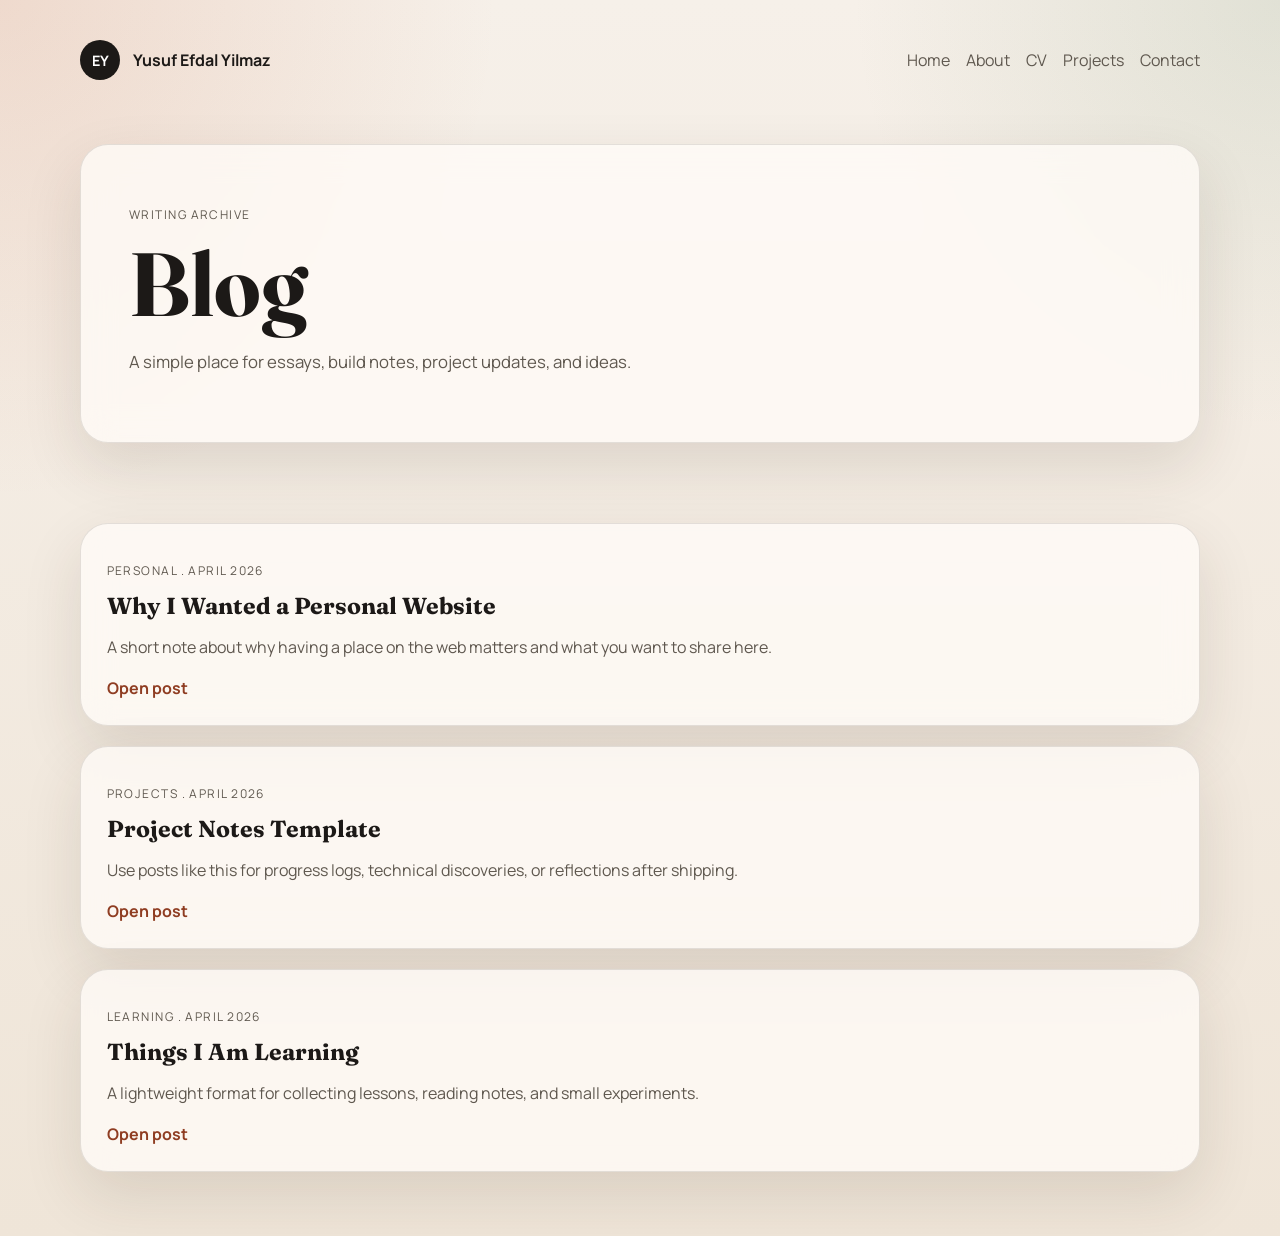
==== blog/index.html @ 8969c826 "initial update" ====
<!DOCTYPE html>
<html lang="en">
  <head>
    <meta charset="UTF-8" />
    <meta name="viewport" content="width=device-width, initial-scale=1.0" />
    <title>Blog</title>
    <meta
      name="description"
      content="Simple blog archive for a personal website."
    />
    <link rel="preconnect" href="https://fonts.googleapis.com" />
    <link rel="preconnect" href="https://fonts.gstatic.com" crossorigin />
    <link
      href="https://fonts.googleapis.com/css2?family=Fraunces:wght@500;600;700&family=Manrope:wght@400;500;600;700&display=swap"
      rel="stylesheet"
    />
    <link rel="stylesheet" href="../styles.css" />
  </head>
  <body data-page="blog">
    <div class="page-shell">
      <header class="site-header">
        <a class="brand" href="../">
          <span class="brand-mark">EY</span>
          <span class="brand-text" id="brand-text"></span>
        </a>
        <nav class="site-nav" aria-label="Primary">
          <a href="../">Home</a>
          <a href="../#about">About</a>
          <a href="../#cv">CV</a>
          <a href="../#projects">Projects</a>
          <a href="../#contact">Contact</a>
        </nav>
      </header>

      <main>
        <section class="hero hero-compact">
          <div class="hero-copy">
            <p class="eyebrow">Writing archive</p>
            <h1>Blog</h1>
            <p class="hero-text">
              A simple place for essays, build notes, project updates, and ideas.
            </p>
          </div>
        </section>

        <section class="section">
          <div class="blog-stack" id="blog-archive"></div>
        </section>
      </main>
    </div>

    <script src="../data/site-data.js"></script>
    <script src="../script.js"></script>
  </body>
</html>
---- styles.css ----
:root {
  --bg: #f4efe7;
  --surface: rgba(255, 252, 248, 0.78);
  --surface-strong: #fffaf3;
  --ink: #1c1917;
  --muted: #5f584f;
  --line: rgba(74, 63, 50, 0.14);
  --accent: #c8663d;
  --accent-deep: #8f3d22;
  --shadow: 0 24px 60px rgba(60, 42, 22, 0.12);
  --radius-lg: 28px;
  --radius-md: 18px;
  --radius-sm: 999px;
  --content-width: 1120px;
}

* {
  box-sizing: border-box;
}

html {
  scroll-behavior: smooth;
}

body {
  margin: 0;
  font-family: "Manrope", sans-serif;
  color: var(--ink);
  background:
    radial-gradient(circle at top left, rgba(200, 102, 61, 0.16), transparent 28%),
    radial-gradient(circle at top right, rgba(129, 157, 124, 0.18), transparent 24%),
    linear-gradient(180deg, #f6f0e9 0%, #efe5d8 100%);
}

a {
  color: inherit;
  text-decoration: none;
}

.page-shell {
  width: min(calc(100% - 2rem), var(--content-width));
  margin: 0 auto;
  padding: 1.5rem 0 4rem;
}

.site-header {
  display: flex;
  align-items: center;
  justify-content: space-between;
  gap: 1rem;
  padding: 1rem 0 2rem;
}

.brand {
  display: inline-flex;
  align-items: center;
  gap: 0.8rem;
  font-weight: 700;
}

.brand-mark {
  display: inline-grid;
  place-items: center;
  width: 2.5rem;
  height: 2.5rem;
  border-radius: 50%;
  background: var(--ink);
  color: #fff;
  font-size: 0.9rem;
}

.site-nav {
  display: flex;
  flex-wrap: wrap;
  gap: 1rem;
  color: var(--muted);
}

.hero {
  display: grid;
  grid-template-columns: 1.5fr 1fr;
  gap: 1.5rem;
  align-items: stretch;
  padding: 2rem 0 1rem;
}

.hero-compact {
  grid-template-columns: 1fr;
}

.hero-copy,
.hero-card,
.panel,
.card {
  border: 1px solid var(--line);
  background: var(--surface);
  backdrop-filter: blur(16px);
  box-shadow: var(--shadow);
  border-radius: var(--radius-lg);
}

.hero-copy {
  padding: 3rem;
}

.hero-card {
  padding: 2rem;
}

.eyebrow,
.card-meta,
.timeline-period,
.card-label {
  text-transform: uppercase;
  letter-spacing: 0.12em;
  font-size: 0.75rem;
  color: var(--muted);
}

h1,
h2,
h3 {
  font-family: "Fraunces", serif;
  line-height: 1.05;
  margin: 0;
}

h1 {
  font-size: clamp(2.8rem, 7vw, 5.6rem);
  margin-top: 0.75rem;
  max-width: 10ch;
}

h2 {
  font-size: clamp(2rem, 4vw, 3.2rem);
}

h3 {
  font-size: 1.45rem;
}

p {
  line-height: 1.7;
  color: var(--muted);
}

.hero-text {
  max-width: 60ch;
  font-size: 1.05rem;
}

.hero-actions {
  display: flex;
  flex-wrap: wrap;
  gap: 0.8rem;
  margin-top: 2rem;
}

.button {
  display: inline-flex;
  align-items: center;
  justify-content: center;
  min-height: 3rem;
  padding: 0 1.2rem;
  border-radius: var(--radius-sm);
  font-weight: 700;
}

.button-primary {
  background: var(--accent);
  color: #fffaf4;
}

.button-secondary {
  border: 1px solid var(--line);
  background: rgba(255, 255, 255, 0.55);
}

.focus-list,
.timeline {
  display: grid;
  gap: 1rem;
  padding: 0;
  margin: 1rem 0 0;
  list-style: none;
}

.section {
  padding-top: 4rem;
}

.cv-actions {
  margin-bottom: 1.25rem;
}

.section-heading {
  margin-bottom: 1.5rem;
}

.about-grid,
.cv-grid,
.contact-grid {
  display: grid;
  grid-template-columns: repeat(2, minmax(0, 1fr));
  gap: 1.25rem;
}

.panel {
  padding: 1.6rem;
}

.timeline-item + .timeline-item {
  padding-top: 1rem;
  border-top: 1px solid var(--line);
}

.card-grid,
.cv-stack,
.blog-stack,
.contact-links {
  display: grid;
  gap: 1.25rem;
}

.card-grid {
  grid-template-columns: repeat(3, minmax(0, 1fr));
}

.card {
  padding: 1.6rem;
}

.tag-list {
  display: flex;
  flex-wrap: wrap;
  gap: 0.5rem;
  margin: 1rem 0 1.25rem;
}

.tag {
  padding: 0.35rem 0.7rem;
  border-radius: var(--radius-sm);
  background: rgba(200, 102, 61, 0.1);
  color: var(--accent-deep);
  font-size: 0.9rem;
  font-weight: 600;
}

.text-link {
  color: var(--accent-deep);
  font-weight: 700;
}

.section-footer {
  margin-top: 1rem;
}

.contact-link {
  display: grid;
  gap: 0.35rem;
}

.contact-label {
  text-transform: uppercase;
  letter-spacing: 0.12em;
  font-size: 0.72rem;
  color: var(--muted);
}

.contact-value {
  font-weight: 700;
  color: var(--ink);
}

.cv-block h3 {
  margin-bottom: 1.1rem;
}

.cv-entry + .cv-entry {
  margin-top: 1.5rem;
  padding-top: 1.5rem;
  border-top: 1px solid var(--line);
}

.cv-entry-header {
  display: flex;
  justify-content: space-between;
  gap: 1rem;
  align-items: flex-start;
}

.cv-entry h4 {
  margin: 0;
  font-family: "Fraunces", serif;
  font-size: 1.2rem;
}

.cv-subtitle,
.cv-note,
.cv-meta {
  color: var(--muted);
}

.cv-subtitle,
.cv-note {
  margin: 0.35rem 0 0;
}

.cv-meta {
  display: grid;
  gap: 0.2rem;
  text-align: right;
  font-size: 0.95rem;
  flex-shrink: 0;
}

.bullet-list {
  margin: 1rem 0 0;
  padding-left: 1.2rem;
  color: var(--muted);
}

.bullet-list li + li {
  margin-top: 0.6rem;
}

@media (max-width: 920px) {
  .hero,
  .about-grid,
  .cv-grid,
  .contact-grid,
  .card-grid {
    grid-template-columns: 1fr;
  }

  .cv-entry-header {
    flex-direction: column;
  }

  .cv-meta {
    text-align: left;
  }

  .hero-copy {
    padding: 2.2rem;
  }

  .site-header {
    flex-direction: column;
    align-items: flex-start;
  }
}

@media (max-width: 600px) {
  .page-shell {
    width: min(calc(100% - 1.2rem), var(--content-width));
  }

  .hero-copy,
  .hero-card,
  .panel,
  .card {
    border-radius: 22px;
  }

  h1 {
    max-width: 100%;
  }
}
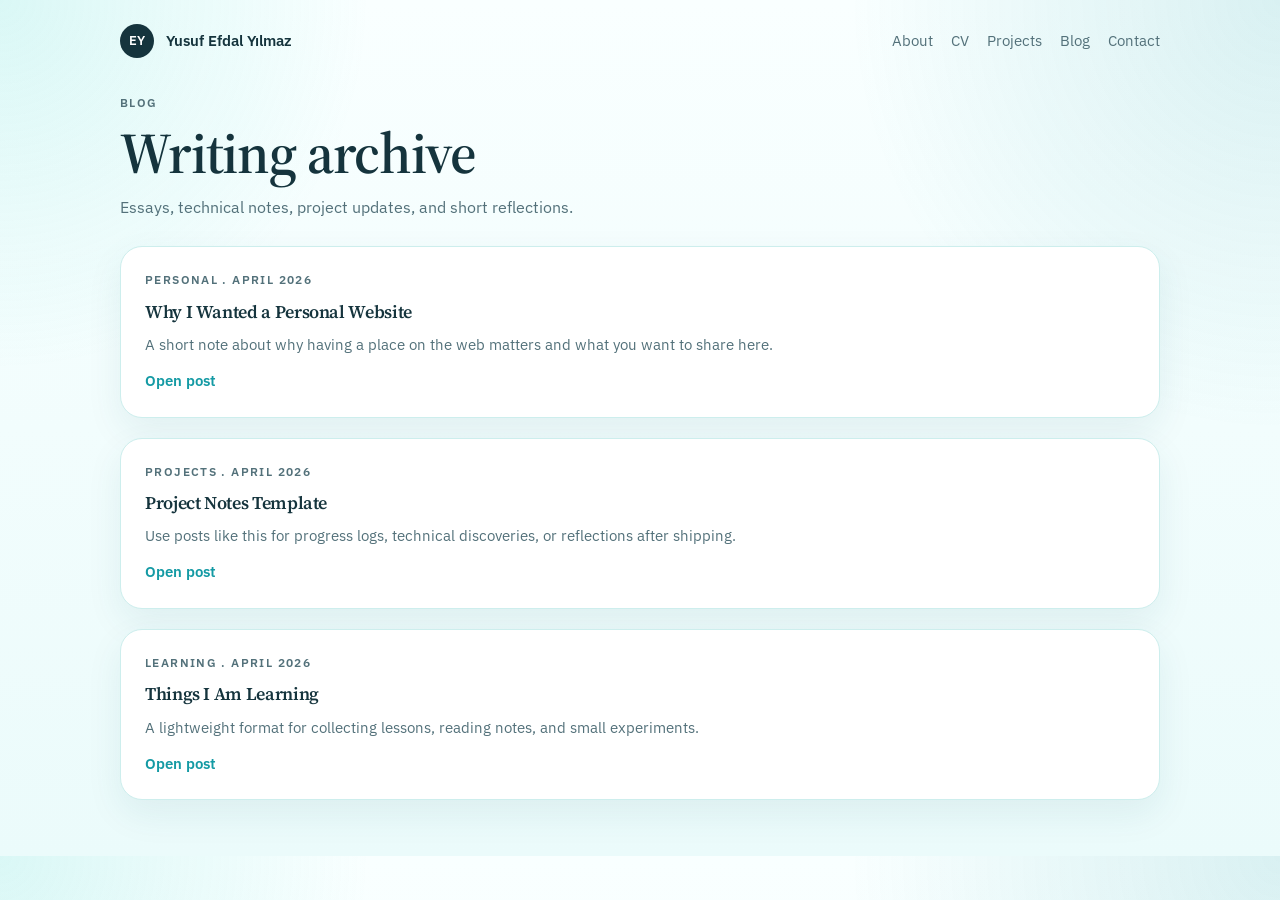
==== commit d694350f: "seo-update" ====
--- a/blog/index.html
+++ b/blog/index.html
@@ -3,15 +3,17 @@
   <head>
     <meta charset="UTF-8" />
     <meta name="viewport" content="width=device-width, initial-scale=1.0" />
-    <title>Blog</title>
+    <title>Blog | Yusuf Efdal Yılmaz</title>
     <meta
       name="description"
-      content="Simple blog archive for a personal website."
+      content="Blog archive of Yusuf Efdal Yılmaz with essays, project notes, technical writing, and reflections."
     />
+    <link rel="canonical" href="https://www.efdalyilmaz.com/blog/" />
+    <meta name="robots" content="index,follow" />
     <link rel="preconnect" href="https://fonts.googleapis.com" />
     <link rel="preconnect" href="https://fonts.gstatic.com" crossorigin />
     <link
-      href="https://fonts.googleapis.com/css2?family=Fraunces:wght@500;600;700&family=Manrope:wght@400;500;600;700&display=swap"
+      href="https://fonts.googleapis.com/css2?family=IBM+Plex+Sans:wght@400;500;600;700&family=Source+Serif+4:wght@500;600;700&display=swap"
       rel="stylesheet"
     />
     <link rel="stylesheet" href="../styles.css" />
@@ -19,33 +21,29 @@
   <body data-page="blog">
     <div class="page-shell">
       <header class="site-header">
-        <a class="brand" href="../">
+        <a class="brand" href="/">
           <span class="brand-mark">EY</span>
           <span class="brand-text" id="brand-text"></span>
         </a>
         <nav class="site-nav" aria-label="Primary">
-          <a href="../">Home</a>
-          <a href="../#about">About</a>
-          <a href="../#cv">CV</a>
-          <a href="../#projects">Projects</a>
-          <a href="../#contact">Contact</a>
+          <a href="/about.html">About</a>
+          <a href="/cv.html">CV</a>
+          <a href="/projects.html">Projects</a>
+          <a href="/blog/">Blog</a>
+          <a href="/contact.html">Contact</a>
         </nav>
       </header>
 
-      <main>
-        <section class="hero hero-compact">
-          <div class="hero-copy">
-            <p class="eyebrow">Writing archive</p>
-            <h1>Blog</h1>
-            <p class="hero-text">
-              A simple place for essays, build notes, project updates, and ideas.
-            </p>
-          </div>
+      <main class="content-page">
+        <section class="page-intro">
+          <p class="eyebrow">Blog</p>
+          <h1>Writing archive</h1>
+          <p class="page-summary">
+            Essays, technical notes, project updates, and short reflections.
+          </p>
         </section>
 
-        <section class="section">
-          <div class="blog-stack" id="blog-archive"></div>
-        </section>
+        <section class="page-stack" id="blog-archive"></section>
       </main>
     </div>
 
--- a/styles.css
+++ b/styles.css
@@ -1,17 +1,17 @@
 :root {
-  --bg: #f4efe7;
-  --surface: rgba(255, 252, 248, 0.78);
-  --surface-strong: #fffaf3;
-  --ink: #1c1917;
-  --muted: #5f584f;
-  --line: rgba(74, 63, 50, 0.14);
-  --accent: #c8663d;
-  --accent-deep: #8f3d22;
-  --shadow: 0 24px 60px rgba(60, 42, 22, 0.12);
-  --radius-lg: 28px;
-  --radius-md: 18px;
+  --bg: #eefcfb;
+  --surface: #ffffff;
+  --surface-alt: #f2fffd;
+  --ink: #15343d;
+  --muted: #53717a;
+  --line: #cdeeed;
+  --accent: #149aa4;
+  --accent-soft: #e7fbfb;
+  --shadow: 0 14px 36px rgba(20, 88, 98, 0.08);
+  --radius-lg: 22px;
+  --radius-md: 16px;
   --radius-sm: 999px;
-  --content-width: 1120px;
+  --content-width: 1040px;
 }
 
 * {
@@ -24,12 +24,14 @@
 
 body {
   margin: 0;
-  font-family: "Manrope", sans-serif;
+  background:
+    radial-gradient(circle at top left, rgba(76, 214, 204, 0.18), transparent 24%),
+    radial-gradient(circle at top right, rgba(20, 154, 164, 0.14), transparent 28%),
+    linear-gradient(180deg, #f9ffff 0%, #ebfbfb 100%);
   color: var(--ink);
-  background:
-    radial-gradient(circle at top left, rgba(200, 102, 61, 0.16), transparent 28%),
-    radial-gradient(circle at top right, rgba(129, 157, 124, 0.18), transparent 24%),
-    linear-gradient(180deg, #f6f0e9 0%, #efe5d8 100%);
+  font-family: "IBM Plex Sans", sans-serif;
+  font-size: 15px;
+  line-height: 1.6;
 }
 
 a {
@@ -37,333 +39,312 @@
   text-decoration: none;
 }
 
+p {
+  margin: 0;
+  color: var(--muted);
+}
+
+h1,
+h2,
+h3 {
+  margin: 0;
+  font-family: "Source Serif 4", serif;
+  font-weight: 600;
+  letter-spacing: -0.02em;
+  line-height: 1.08;
+}
+
+h1 {
+  font-size: clamp(2.4rem, 4.5vw, 4rem);
+}
+
+h2 {
+  font-size: clamp(1.5rem, 2.5vw, 2rem);
+}
+
+h3 {
+  font-size: 1.12rem;
+}
+
 .page-shell {
-  width: min(calc(100% - 2rem), var(--content-width));
+  width: min(calc(100% - 40px), var(--content-width));
   margin: 0 auto;
-  padding: 1.5rem 0 4rem;
+  padding: 24px 0 56px;
 }
 
 .site-header {
   display: flex;
   align-items: center;
   justify-content: space-between;
-  gap: 1rem;
-  padding: 1rem 0 2rem;
+  gap: 20px;
+  padding-bottom: 28px;
 }
 
 .brand {
   display: inline-flex;
   align-items: center;
-  gap: 0.8rem;
-  font-weight: 700;
+  gap: 12px;
+  font-size: 0.94rem;
+  font-weight: 600;
 }
 
 .brand-mark {
   display: inline-grid;
   place-items: center;
-  width: 2.5rem;
-  height: 2.5rem;
+  width: 34px;
+  height: 34px;
   border-radius: 50%;
   background: var(--ink);
   color: #fff;
-  font-size: 0.9rem;
+  font-size: 0.8rem;
 }
 
 .site-nav {
   display: flex;
   flex-wrap: wrap;
-  gap: 1rem;
-  color: var(--muted);
-}
-
-.hero {
-  display: grid;
-  grid-template-columns: 1.5fr 1fr;
-  gap: 1.5rem;
-  align-items: stretch;
-  padding: 2rem 0 1rem;
-}
-
-.hero-compact {
-  grid-template-columns: 1fr;
-}
-
-.hero-copy,
-.hero-card,
+  gap: 18px;
+  font-size: 0.92rem;
+  color: var(--muted);
+}
+
+.site-nav a:hover,
+.text-link:hover {
+  color: var(--accent);
+}
+
+.landing-main,
+.content-page,
+.page-stack,
+.contact-links,
+.timeline {
+  display: grid;
+  gap: 20px;
+}
+
+.landing-hero,
+.landing-card,
 .panel,
 .card {
+  background: var(--surface);
   border: 1px solid var(--line);
-  background: var(--surface);
-  backdrop-filter: blur(16px);
+  border-radius: var(--radius-lg);
   box-shadow: var(--shadow);
-  border-radius: var(--radius-lg);
-}
-
-.hero-copy {
-  padding: 3rem;
-}
-
-.hero-card {
-  padding: 2rem;
+}
+
+.landing-hero {
+  padding: 44px;
+}
+
+.landing-summary,
+.page-summary {
+  max-width: 58ch;
+  font-size: 1rem;
+}
+
+.seo-name-variant {
+  margin-top: 10px;
+  font-size: 0.84rem;
+  color: var(--muted);
+}
+
+.hero-actions {
+  display: flex;
+  flex-wrap: wrap;
+  gap: 10px;
+  margin-top: 22px;
+}
+
+.landing-grid,
+.content-grid,
+.card-grid {
+  display: grid;
+  gap: 20px;
+}
+
+.landing-grid {
+  grid-template-columns: repeat(2, minmax(0, 1fr));
+}
+
+.content-grid {
+  grid-template-columns: repeat(2, minmax(0, 1fr));
+}
+
+.card-grid {
+  grid-template-columns: repeat(2, minmax(0, 1fr));
+}
+
+.card-grid-wide {
+  grid-template-columns: repeat(2, minmax(0, 1fr));
+}
+
+.landing-card,
+.panel,
+.card {
+  padding: 24px;
+}
+
+.landing-card {
+  transition: transform 160ms ease, border-color 160ms ease;
+}
+
+.landing-card:hover {
+  transform: translateY(-2px);
+  border-color: #9ddfdd;
+}
+
+.page-intro {
+  display: grid;
+  gap: 10px;
+  padding: 8px 0 6px;
 }
 
 .eyebrow,
 .card-meta,
 .timeline-period,
-.card-label {
+.contact-label {
+  font-size: 0.72rem;
+  font-weight: 600;
+  letter-spacing: 0.12em;
   text-transform: uppercase;
-  letter-spacing: 0.12em;
-  font-size: 0.75rem;
-  color: var(--muted);
-}
-
-h1,
-h2,
-h3 {
-  font-family: "Fraunces", serif;
-  line-height: 1.05;
-  margin: 0;
-}
-
-h1 {
-  font-size: clamp(2.8rem, 7vw, 5.6rem);
-  margin-top: 0.75rem;
-  max-width: 10ch;
-}
-
-h2 {
-  font-size: clamp(2rem, 4vw, 3.2rem);
-}
-
-h3 {
-  font-size: 1.45rem;
-}
-
-p {
-  line-height: 1.7;
-  color: var(--muted);
-}
-
-.hero-text {
-  max-width: 60ch;
-  font-size: 1.05rem;
-}
-
-.hero-actions {
-  display: flex;
-  flex-wrap: wrap;
-  gap: 0.8rem;
-  margin-top: 2rem;
+  color: var(--muted);
 }
 
 .button {
   display: inline-flex;
   align-items: center;
   justify-content: center;
-  min-height: 3rem;
-  padding: 0 1.2rem;
+  min-height: 40px;
+  padding: 0 16px;
   border-radius: var(--radius-sm);
-  font-weight: 700;
+  font-size: 0.92rem;
+  font-weight: 600;
+  border: 1px solid transparent;
 }
 
 .button-primary {
   background: var(--accent);
-  color: #fffaf4;
+  color: #fff;
 }
 
 .button-secondary {
-  border: 1px solid var(--line);
-  background: rgba(255, 255, 255, 0.55);
-}
-
-.focus-list,
-.timeline {
-  display: grid;
-  gap: 1rem;
-  padding: 0;
-  margin: 1rem 0 0;
-  list-style: none;
-}
-
-.section {
-  padding-top: 4rem;
-}
-
-.cv-actions {
-  margin-bottom: 1.25rem;
-}
-
-.section-heading {
-  margin-bottom: 1.5rem;
-}
-
-.about-grid,
-.cv-grid,
-.contact-grid {
-  display: grid;
-  grid-template-columns: repeat(2, minmax(0, 1fr));
-  gap: 1.25rem;
-}
-
-.panel {
-  padding: 1.6rem;
-}
-
-.timeline-item + .timeline-item {
-  padding-top: 1rem;
+  background: var(--accent-soft);
+  color: var(--accent);
+  border-color: rgba(20, 154, 164, 0.12);
+}
+
+.prose-panel,
+.cv-block,
+.card,
+.contact-link {
+  display: grid;
+  gap: 12px;
+}
+
+.timeline-item + .timeline-item,
+.cv-entry + .cv-entry {
+  padding-top: 18px;
   border-top: 1px solid var(--line);
 }
 
-.card-grid,
-.cv-stack,
-.blog-stack,
-.contact-links {
-  display: grid;
-  gap: 1.25rem;
-}
-
-.card-grid {
-  grid-template-columns: repeat(3, minmax(0, 1fr));
-}
-
-.card {
-  padding: 1.6rem;
-}
-
-.tag-list {
-  display: flex;
-  flex-wrap: wrap;
-  gap: 0.5rem;
-  margin: 1rem 0 1.25rem;
-}
-
-.tag {
-  padding: 0.35rem 0.7rem;
-  border-radius: var(--radius-sm);
-  background: rgba(200, 102, 61, 0.1);
-  color: var(--accent-deep);
+.cv-entry {
+  display: grid;
+  gap: 10px;
+}
+
+.cv-entry-header {
+  display: flex;
+  justify-content: space-between;
+  gap: 16px;
+  align-items: flex-start;
+}
+
+.cv-meta {
+  display: grid;
+  gap: 2px;
+  text-align: right;
+  color: var(--muted);
   font-size: 0.9rem;
-  font-weight: 600;
-}
-
-.text-link {
-  color: var(--accent-deep);
-  font-weight: 700;
-}
-
-.section-footer {
-  margin-top: 1rem;
-}
-
-.contact-link {
-  display: grid;
-  gap: 0.35rem;
-}
-
-.contact-label {
-  text-transform: uppercase;
-  letter-spacing: 0.12em;
-  font-size: 0.72rem;
-  color: var(--muted);
-}
-
-.contact-value {
-  font-weight: 700;
-  color: var(--ink);
-}
-
-.cv-block h3 {
-  margin-bottom: 1.1rem;
-}
-
-.cv-entry + .cv-entry {
-  margin-top: 1.5rem;
-  padding-top: 1.5rem;
-  border-top: 1px solid var(--line);
-}
-
-.cv-entry-header {
-  display: flex;
-  justify-content: space-between;
-  gap: 1rem;
-  align-items: flex-start;
-}
-
-.cv-entry h4 {
-  margin: 0;
-  font-family: "Fraunces", serif;
-  font-size: 1.2rem;
-}
-
-.cv-subtitle,
-.cv-note,
-.cv-meta {
-  color: var(--muted);
 }
 
 .cv-subtitle,
 .cv-note {
-  margin: 0.35rem 0 0;
-}
-
-.cv-meta {
-  display: grid;
-  gap: 0.2rem;
-  text-align: right;
   font-size: 0.95rem;
-  flex-shrink: 0;
+}
+
+.tag-list {
+  display: flex;
+  flex-wrap: wrap;
+  gap: 8px;
+}
+
+.tag {
+  padding: 5px 10px;
+  border-radius: var(--radius-sm);
+  background: var(--accent-soft);
+  color: var(--accent);
+  font-size: 0.84rem;
+  font-weight: 600;
 }
 
 .bullet-list {
-  margin: 1rem 0 0;
-  padding-left: 1.2rem;
+  margin: 0;
+  padding-left: 18px;
   color: var(--muted);
 }
 
 .bullet-list li + li {
-  margin-top: 0.6rem;
-}
-
-@media (max-width: 920px) {
-  .hero,
-  .about-grid,
-  .cv-grid,
-  .contact-grid,
-  .card-grid {
-    grid-template-columns: 1fr;
-  }
-
+  margin-top: 8px;
+}
+
+.text-link {
+  color: var(--accent);
+  font-size: 0.92rem;
+  font-weight: 600;
+}
+
+.contact-link {
+  max-width: 420px;
+}
+
+.contact-value {
+  font-size: 1rem;
+  font-weight: 600;
+  color: var(--ink);
+}
+
+@media (max-width: 820px) {
+  .site-header,
   .cv-entry-header {
     flex-direction: column;
+    align-items: flex-start;
+  }
+
+  .landing-grid,
+  .content-grid,
+  .card-grid,
+  .card-grid-wide {
+    grid-template-columns: 1fr;
   }
 
   .cv-meta {
     text-align: left;
   }
-
-  .hero-copy {
-    padding: 2.2rem;
-  }
-
-  .site-header {
-    flex-direction: column;
-    align-items: flex-start;
-  }
-}
-
-@media (max-width: 600px) {
+}
+
+@media (max-width: 560px) {
+  body {
+    font-size: 14px;
+  }
+
   .page-shell {
-    width: min(calc(100% - 1.2rem), var(--content-width));
-  }
-
-  .hero-copy,
-  .hero-card,
+    width: min(calc(100% - 24px), var(--content-width));
+  }
+
+  .landing-hero,
+  .landing-card,
   .panel,
   .card {
-    border-radius: 22px;
-  }
-
-  h1 {
-    max-width: 100%;
-  }
-}
+    padding: 20px;
+    border-radius: var(--radius-md);
+  }
+}
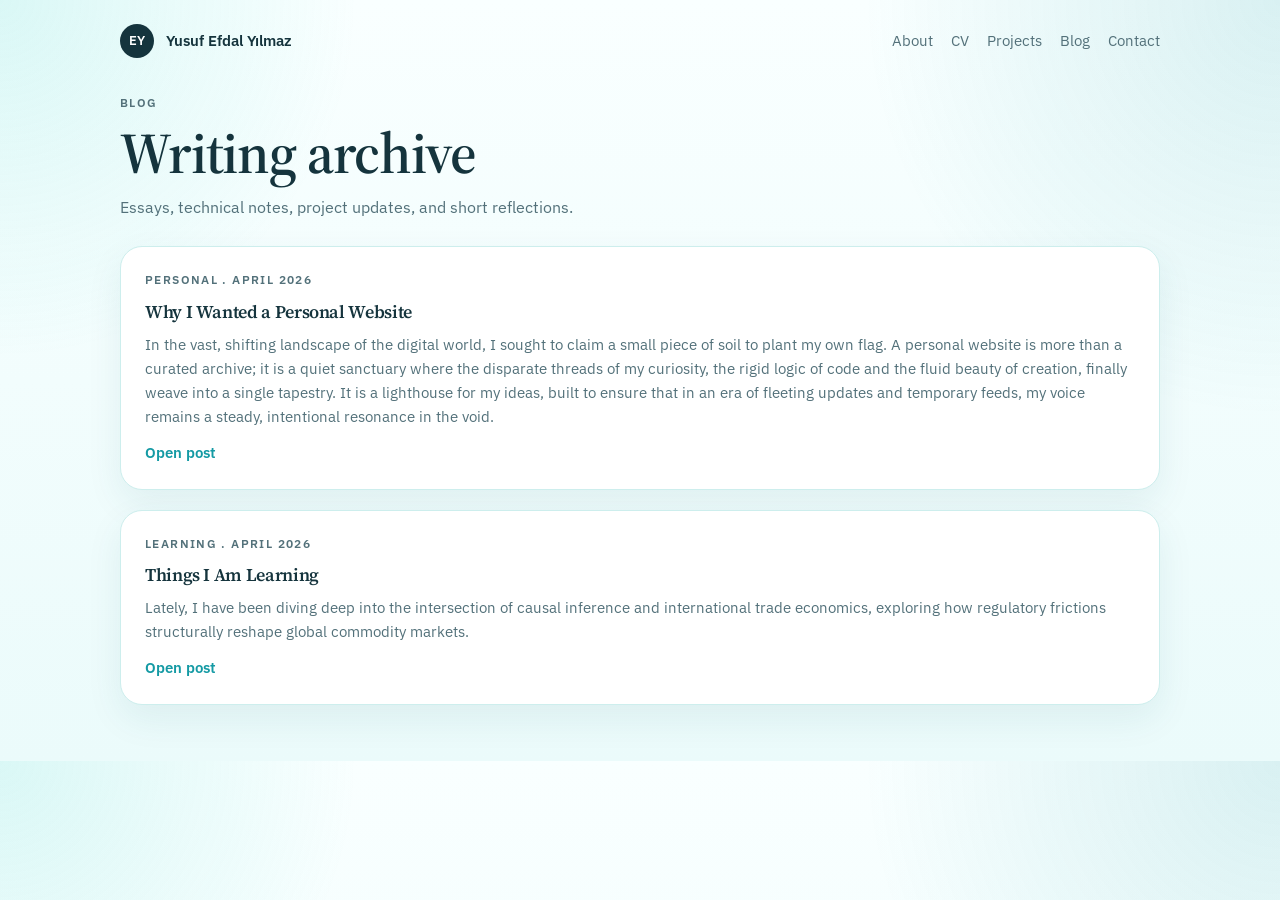
==== commit e7469509: "favicon html" ====
--- a/blog/index.html
+++ b/blog/index.html
@@ -10,6 +10,7 @@
     />
     <link rel="canonical" href="https://www.efdalyilmaz.com/blog/" />
     <meta name="robots" content="index,follow" />
+    <link rel="icon" href="/favicon.ico" sizes="any" />
     <link rel="preconnect" href="https://fonts.googleapis.com" />
     <link rel="preconnect" href="https://fonts.gstatic.com" crossorigin />
     <link
--- a/styles.css
+++ b/styles.css
@@ -240,6 +240,31 @@
   gap: 12px;
 }
 
+.project-card {
+  --project-accent: var(--accent);
+  --project-soft: var(--accent-soft);
+  --project-border: var(--line);
+  border-color: var(--project-border);
+  background:
+    linear-gradient(180deg, rgba(255, 255, 255, 0.98), rgba(255, 255, 255, 0.98)),
+    linear-gradient(135deg, var(--project-soft), #ffffff);
+}
+
+.project-card .card-meta,
+.project-card .text-link,
+.project-card .text-link-secondary {
+  color: var(--project-accent);
+}
+
+.project-card .tag {
+  background: var(--project-soft);
+  color: var(--project-accent);
+}
+
+.project-note {
+  font-size: 0.94rem;
+}
+
 .timeline-item + .timeline-item,
 .cv-entry + .cv-entry {
   padding-top: 18px;
@@ -302,6 +327,17 @@
   font-weight: 600;
 }
 
+.text-link-secondary {
+  color: var(--muted);
+}
+
+.card-actions {
+  display: flex;
+  flex-wrap: wrap;
+  gap: 14px;
+  align-items: center;
+}
+
 .contact-link {
   max-width: 420px;
 }
